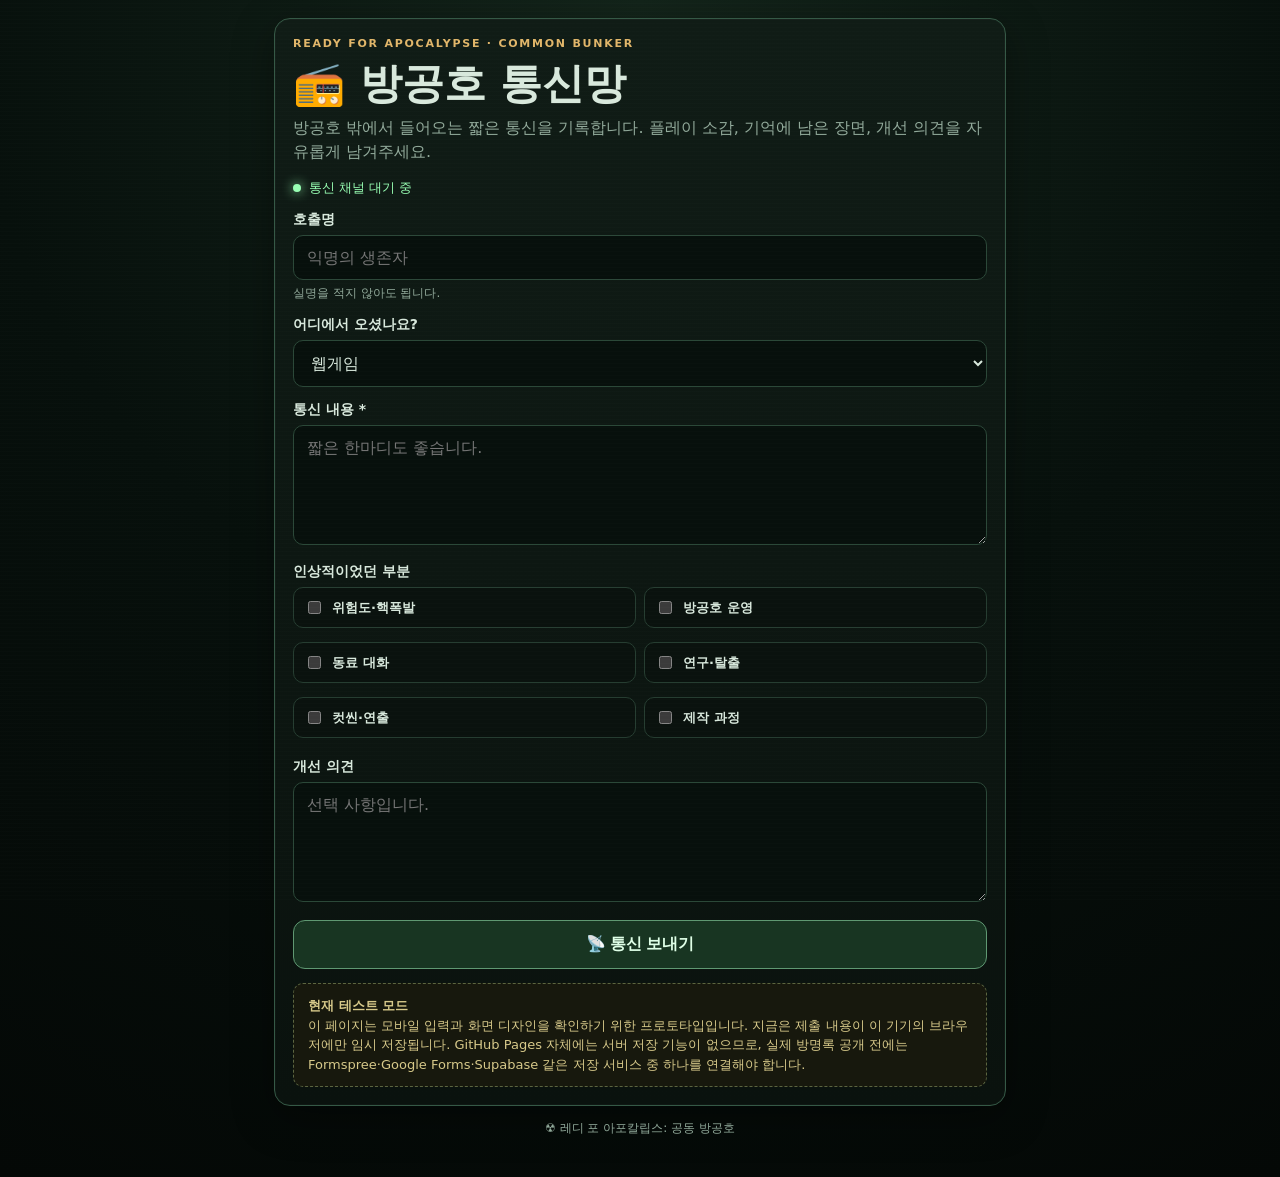
==== index.html @ 09f8da97 "Add mobile bunker guestbook prototype" ====
<!doctype html>
<html lang="ko">
<head>
<meta charset="utf-8">
<meta name="viewport" content="width=device-width,initial-scale=1,viewport-fit=cover">
<meta name="theme-color" content="#07100c">
<title>방공호 통신망</title>
<style>
:root{color-scheme:dark;--bg:#07100c;--panel:#0d1712;--line:#355946;--text:#d8e8dc;--muted:#91a99a;--crt:#98ffb3;--amber:#e1b66a}
*{box-sizing:border-box}body{margin:0;background:radial-gradient(circle at top,#13241a 0,#07100c 50%,#040806 100%);color:var(--text);font-family:system-ui,-apple-system,BlinkMacSystemFont,"Segoe UI",sans-serif;min-height:100vh}
body:before{content:"";position:fixed;inset:0;pointer-events:none;background:repeating-linear-gradient(0deg,rgba(255,255,255,.025) 0 1px,transparent 1px 4px);mix-blend-mode:screen;opacity:.25}
.shell{width:min(760px,100%);margin:auto;padding:18px 14px 40px}.panel{background:linear-gradient(180deg,#101c16,#0a120e);border:1px solid var(--line);border-radius:16px;box-shadow:0 12px 40px rgba(0,0,0,.35),inset 0 0 0 1px rgba(255,255,255,.02);padding:18px}.eyebrow{font-size:11px;letter-spacing:.16em;color:var(--amber);font-weight:700}.masthead h1{margin:.35rem 0 .25rem;font-size:clamp(28px,7vw,42px)}.lede{margin:0;color:var(--muted);line-height:1.55}.status{display:flex;gap:8px;align-items:center;margin:14px 0 0;color:var(--crt);font-size:13px}.dot{width:8px;height:8px;border-radius:50%;background:var(--crt);box-shadow:0 0 12px var(--crt)}
form{margin-top:14px}.field{margin:0 0 14px}label{display:block;margin-bottom:6px;font-weight:700;font-size:14px}.hint{font-size:12px;color:var(--muted);margin-top:5px}input,select,textarea{width:100%;border:1px solid #2b4838;border-radius:10px;background:#07100c;color:var(--text);padding:12px 13px;font:inherit;outline:none}input:focus,select:focus,textarea:focus{border-color:#5a936e;box-shadow:0 0 0 3px rgba(90,147,110,.15)}textarea{min-height:120px;resize:vertical}.chips{display:grid;grid-template-columns:1fr 1fr;gap:8px}.chip{display:flex;gap:8px;align-items:center;border:1px solid #263d31;border-radius:10px;padding:10px;background:#0a120e;font-size:13px}.chip input{width:auto}.send{width:100%;border:1px solid #5f9872;border-radius:12px;padding:13px 16px;background:#183522;color:#dfffe7;font-weight:800;font-size:16px;cursor:pointer}.send:active{transform:translateY(1px)}.notice{margin-top:14px;padding:12px 14px;border-radius:10px;border:1px dashed #5b6540;color:#d7c98a;background:#17180d;font-size:13px;line-height:1.5}.thanks{display:none;margin-top:14px;padding:14px;border:1px solid #3f7751;border-radius:10px;background:#0d2115;color:var(--crt);font-weight:700}.foot{margin-top:14px;color:var(--muted);font-size:12px;text-align:center}@media(max-width:520px){.shell{padding:10px 10px 28px}.panel{padding:15px;border-radius:13px}.chips{grid-template-columns:1fr}.masthead h1{font-size:31px}}
</style>
</head>
<body>
<main class="shell">
<section class="panel">
<header class="masthead">
<div class="eyebrow">READY FOR APOCALYPSE · COMMON BUNKER</div>
<h1>📻 방공호 통신망</h1>
<p class="lede">방공호 밖에서 들어오는 짧은 통신을 기록합니다. 플레이 소감, 기억에 남은 장면, 개선 의견을 자유롭게 남겨주세요.</p>
<div class="status"><span class="dot"></span> 통신 채널 대기 중</div>
</header>
<form id="guestbookForm">
<div class="field"><label for="callsign">호출명</label><input id="callsign" name="callsign" maxlength="30" placeholder="익명의 생존자" autocomplete="nickname"><div class="hint">실명을 적지 않아도 됩니다.</div></div>
<div class="field"><label for="route">어디에서 오셨나요?</label><select id="route" name="route"><option>웹게임</option><option>오프라인 보드게임</option><option>제작일지</option><option>발표·전시</option><option>이미지·디자인</option><option>기타</option></select></div>
<div class="field"><label for="message">통신 내용 *</label><textarea id="message" name="message" required maxlength="800" placeholder="짧은 한마디도 좋습니다."></textarea></div>
<div class="field"><label>인상적이었던 부분</label><div class="chips"><label class="chip"><input type="checkbox" name="highlight" value="위험도·핵폭발">위험도·핵폭발</label><label class="chip"><input type="checkbox" name="highlight" value="방공호 운영">방공호 운영</label><label class="chip"><input type="checkbox" name="highlight" value="동료 대화">동료 대화</label><label class="chip"><input type="checkbox" name="highlight" value="연구·탈출">연구·탈출</label><label class="chip"><input type="checkbox" name="highlight" value="컷씬·연출">컷씬·연출</label><label class="chip"><input type="checkbox" name="highlight" value="제작 과정">제작 과정</label></div></div>
<div class="field"><label for="feedback">개선 의견</label><textarea id="feedback" name="feedback" maxlength="800" placeholder="선택 사항입니다."></textarea></div>
<button class="send" type="submit">📡 통신 보내기</button>
<div class="thanks" id="thanks">통신이 기기에 저장되었습니다. 실제 공개 방명록으로 보내려면 저장 서비스 연결이 한 단계 더 필요합니다.</div>
<div class="notice"><strong>현재 테스트 모드</strong><br>이 페이지는 모바일 입력과 화면 디자인을 확인하기 위한 프로토타입입니다. 지금은 제출 내용이 이 기기의 브라우저에만 임시 저장됩니다. GitHub Pages 자체에는 서버 저장 기능이 없으므로, 실제 방명록 공개 전에는 Formspree·Google Forms·Supabase 같은 저장 서비스 중 하나를 연결해야 합니다.</div>
</form>
</section>
<div class="foot">☢ 레디 포 아포칼립스: 공동 방공호</div>
</main>
<script>
const form=document.getElementById('guestbookForm');const thanks=document.getElementById('thanks');form.addEventListener('submit',e=>{e.preventDefault();const fd=new FormData(form);const data={callsign:fd.get('callsign')||'익명의 생존자',route:fd.get('route'),message:fd.get('message'),highlights:fd.getAll('highlight'),feedback:fd.get('feedback'),createdAt:new Date().toISOString()};const old=JSON.parse(localStorage.getItem('bunker_guestbook')||'[]');old.unshift(data);localStorage.setItem('bunker_guestbook',JSON.stringify(old.slice(0,50)));thanks.style.display='block';form.reset();thanks.scrollIntoView({behavior:'smooth',block:'nearest'});});
</script>
</body>
</html>
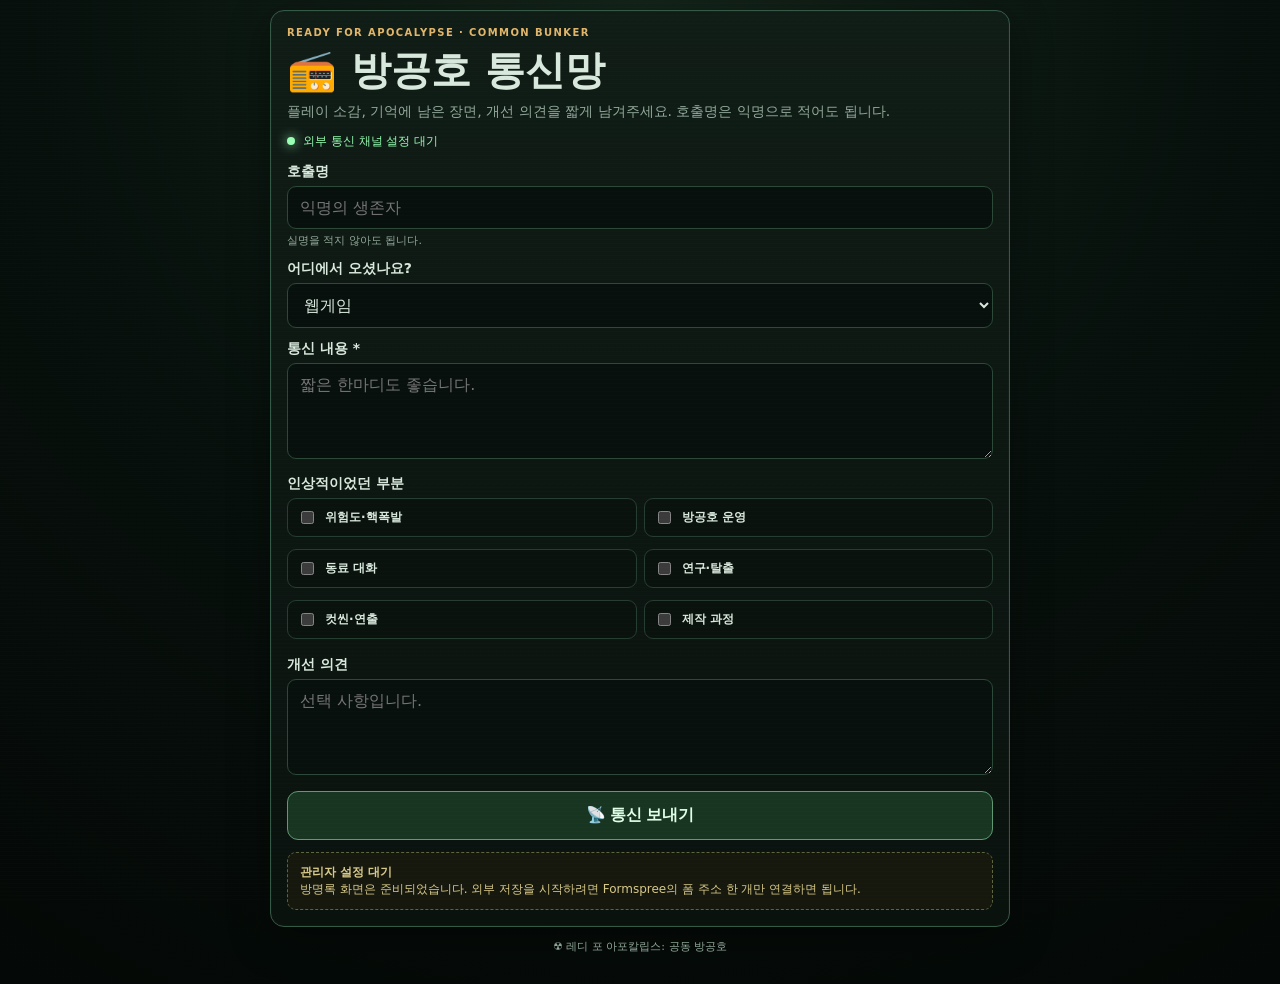
==== commit 17cf825d: "Prepare guestbook for Formspree submissions" ====
--- a/index.html
+++ b/index.html
@@ -6,11 +6,11 @@
 <meta name="theme-color" content="#07100c">
 <title>방공호 통신망</title>
 <style>
-:root{color-scheme:dark;--bg:#07100c;--panel:#0d1712;--line:#355946;--text:#d8e8dc;--muted:#91a99a;--crt:#98ffb3;--amber:#e1b66a}
+:root{color-scheme:dark;--bg:#07100c;--panel:#0d1712;--line:#355946;--text:#d8e8dc;--muted:#91a99a;--crt:#98ffb3;--amber:#e1b66a;--danger:#ff9d8f}
 *{box-sizing:border-box}body{margin:0;background:radial-gradient(circle at top,#13241a 0,#07100c 50%,#040806 100%);color:var(--text);font-family:system-ui,-apple-system,BlinkMacSystemFont,"Segoe UI",sans-serif;min-height:100vh}
 body:before{content:"";position:fixed;inset:0;pointer-events:none;background:repeating-linear-gradient(0deg,rgba(255,255,255,.025) 0 1px,transparent 1px 4px);mix-blend-mode:screen;opacity:.25}
-.shell{width:min(760px,100%);margin:auto;padding:18px 14px 40px}.panel{background:linear-gradient(180deg,#101c16,#0a120e);border:1px solid var(--line);border-radius:16px;box-shadow:0 12px 40px rgba(0,0,0,.35),inset 0 0 0 1px rgba(255,255,255,.02);padding:18px}.eyebrow{font-size:11px;letter-spacing:.16em;color:var(--amber);font-weight:700}.masthead h1{margin:.35rem 0 .25rem;font-size:clamp(28px,7vw,42px)}.lede{margin:0;color:var(--muted);line-height:1.55}.status{display:flex;gap:8px;align-items:center;margin:14px 0 0;color:var(--crt);font-size:13px}.dot{width:8px;height:8px;border-radius:50%;background:var(--crt);box-shadow:0 0 12px var(--crt)}
-form{margin-top:14px}.field{margin:0 0 14px}label{display:block;margin-bottom:6px;font-weight:700;font-size:14px}.hint{font-size:12px;color:var(--muted);margin-top:5px}input,select,textarea{width:100%;border:1px solid #2b4838;border-radius:10px;background:#07100c;color:var(--text);padding:12px 13px;font:inherit;outline:none}input:focus,select:focus,textarea:focus{border-color:#5a936e;box-shadow:0 0 0 3px rgba(90,147,110,.15)}textarea{min-height:120px;resize:vertical}.chips{display:grid;grid-template-columns:1fr 1fr;gap:8px}.chip{display:flex;gap:8px;align-items:center;border:1px solid #263d31;border-radius:10px;padding:10px;background:#0a120e;font-size:13px}.chip input{width:auto}.send{width:100%;border:1px solid #5f9872;border-radius:12px;padding:13px 16px;background:#183522;color:#dfffe7;font-weight:800;font-size:16px;cursor:pointer}.send:active{transform:translateY(1px)}.notice{margin-top:14px;padding:12px 14px;border-radius:10px;border:1px dashed #5b6540;color:#d7c98a;background:#17180d;font-size:13px;line-height:1.5}.thanks{display:none;margin-top:14px;padding:14px;border:1px solid #3f7751;border-radius:10px;background:#0d2115;color:var(--crt);font-weight:700}.foot{margin-top:14px;color:var(--muted);font-size:12px;text-align:center}@media(max-width:520px){.shell{padding:10px 10px 28px}.panel{padding:15px;border-radius:13px}.chips{grid-template-columns:1fr}.masthead h1{font-size:31px}}
+.shell{width:min(760px,100%);margin:auto;padding:10px 10px 30px}.panel{background:linear-gradient(180deg,#101c16,#0a120e);border:1px solid var(--line);border-radius:14px;box-shadow:0 12px 40px rgba(0,0,0,.35),inset 0 0 0 1px rgba(255,255,255,.02);padding:16px}.eyebrow{font-size:10px;letter-spacing:.14em;color:var(--amber);font-weight:700}.masthead h1{margin:.3rem 0 .2rem;font-size:clamp(28px,7vw,40px)}.lede{margin:0;color:var(--muted);line-height:1.48;font-size:14px}.status{display:flex;gap:8px;align-items:center;margin:11px 0 0;color:var(--crt);font-size:12px}.dot{width:8px;height:8px;border-radius:50%;background:var(--crt);box-shadow:0 0 12px var(--crt)}
+form{margin-top:13px}.field{margin:0 0 12px}label{display:block;margin-bottom:5px;font-weight:700;font-size:14px}.hint{font-size:11px;color:var(--muted);margin-top:4px}input,select,textarea{width:100%;border:1px solid #2b4838;border-radius:9px;background:#07100c;color:var(--text);padding:11px 12px;font:inherit;outline:none}input:focus,select:focus,textarea:focus{border-color:#5a936e;box-shadow:0 0 0 3px rgba(90,147,110,.15)}textarea{min-height:96px;resize:vertical}.chips{display:grid;grid-template-columns:1fr 1fr;gap:7px}.chip{display:flex;gap:8px;align-items:center;border:1px solid #263d31;border-radius:9px;padding:9px;background:#0a120e;font-size:12px}.chip input{width:auto}.send{width:100%;border:1px solid #5f9872;border-radius:11px;padding:13px 16px;background:#183522;color:#dfffe7;font-weight:800;font-size:16px;cursor:pointer}.send:disabled{opacity:.58;cursor:wait}.msg{display:none;margin-top:12px;padding:12px 13px;border-radius:9px;font-size:13px;line-height:1.45}.ok{border:1px solid #3f7751;background:#0d2115;color:var(--crt)}.err{border:1px solid #7a4a43;background:#24110e;color:var(--danger)}.setup{margin-top:12px;padding:11px 12px;border-radius:9px;border:1px dashed #5b6540;color:#d7c98a;background:#17180d;font-size:12px;line-height:1.45}.foot{margin-top:12px;color:var(--muted);font-size:11px;text-align:center}@media(max-width:520px){.chips{grid-template-columns:1fr}.masthead h1{font-size:30px}.panel{padding:14px}.shell{padding-top:8px}}
 </style>
 </head>
 <body>
@@ -19,8 +19,8 @@
 <header class="masthead">
 <div class="eyebrow">READY FOR APOCALYPSE · COMMON BUNKER</div>
 <h1>📻 방공호 통신망</h1>
-<p class="lede">방공호 밖에서 들어오는 짧은 통신을 기록합니다. 플레이 소감, 기억에 남은 장면, 개선 의견을 자유롭게 남겨주세요.</p>
-<div class="status"><span class="dot"></span> 통신 채널 대기 중</div>
+<p class="lede">플레이 소감, 기억에 남은 장면, 개선 의견을 짧게 남겨주세요. 호출명은 익명으로 적어도 됩니다.</p>
+<div class="status"><span class="dot"></span><span id="channelState">통신 채널 준비 중</span></div>
 </header>
 <form id="guestbookForm">
 <div class="field"><label for="callsign">호출명</label><input id="callsign" name="callsign" maxlength="30" placeholder="익명의 생존자" autocomplete="nickname"><div class="hint">실명을 적지 않아도 됩니다.</div></div>
@@ -28,15 +28,46 @@
 <div class="field"><label for="message">통신 내용 *</label><textarea id="message" name="message" required maxlength="800" placeholder="짧은 한마디도 좋습니다."></textarea></div>
 <div class="field"><label>인상적이었던 부분</label><div class="chips"><label class="chip"><input type="checkbox" name="highlight" value="위험도·핵폭발">위험도·핵폭발</label><label class="chip"><input type="checkbox" name="highlight" value="방공호 운영">방공호 운영</label><label class="chip"><input type="checkbox" name="highlight" value="동료 대화">동료 대화</label><label class="chip"><input type="checkbox" name="highlight" value="연구·탈출">연구·탈출</label><label class="chip"><input type="checkbox" name="highlight" value="컷씬·연출">컷씬·연출</label><label class="chip"><input type="checkbox" name="highlight" value="제작 과정">제작 과정</label></div></div>
 <div class="field"><label for="feedback">개선 의견</label><textarea id="feedback" name="feedback" maxlength="800" placeholder="선택 사항입니다."></textarea></div>
-<button class="send" type="submit">📡 통신 보내기</button>
-<div class="thanks" id="thanks">통신이 기기에 저장되었습니다. 실제 공개 방명록으로 보내려면 저장 서비스 연결이 한 단계 더 필요합니다.</div>
-<div class="notice"><strong>현재 테스트 모드</strong><br>이 페이지는 모바일 입력과 화면 디자인을 확인하기 위한 프로토타입입니다. 지금은 제출 내용이 이 기기의 브라우저에만 임시 저장됩니다. GitHub Pages 자체에는 서버 저장 기능이 없으므로, 실제 방명록 공개 전에는 Formspree·Google Forms·Supabase 같은 저장 서비스 중 하나를 연결해야 합니다.</div>
+<input type="hidden" name="source" value="Ready for Apocalypse Guestbook">
+<button class="send" id="sendButton" type="submit">📡 통신 보내기</button>
+<div class="msg ok" id="thanks">📡 통신이 정상적으로 전송되었습니다. 기록을 남겨주셔서 감사합니다.</div>
+<div class="msg err" id="errorBox">⚠ 통신 전송에 실패했습니다. 잠시 후 다시 시도해 주세요.</div>
+<div class="setup" id="setupBox"><strong>관리자 설정 대기</strong><br>방명록 화면은 준비되었습니다. 외부 저장을 시작하려면 Formspree의 폼 주소 한 개만 연결하면 됩니다.</div>
 </form>
 </section>
 <div class="foot">☢ 레디 포 아포칼립스: 공동 방공호</div>
 </main>
 <script>
-const form=document.getElementById('guestbookForm');const thanks=document.getElementById('thanks');form.addEventListener('submit',e=>{e.preventDefault();const fd=new FormData(form);const data={callsign:fd.get('callsign')||'익명의 생존자',route:fd.get('route'),message:fd.get('message'),highlights:fd.getAll('highlight'),feedback:fd.get('feedback'),createdAt:new Date().toISOString()};const old=JSON.parse(localStorage.getItem('bunker_guestbook')||'[]');old.unshift(data);localStorage.setItem('bunker_guestbook',JSON.stringify(old.slice(0,50)));thanks.style.display='block';form.reset();thanks.scrollIntoView({behavior:'smooth',block:'nearest'});});
+// Formspree에서 발급된 주소를 아래 따옴표 안에 넣으면 즉시 실제 제출 모드가 됩니다.
+// 예: https://formspree.io/f/xxxxxxxx
+const FORM_ENDPOINT = '';
+
+const form=document.getElementById('guestbookForm');
+const thanks=document.getElementById('thanks');
+const errorBox=document.getElementById('errorBox');
+const sendButton=document.getElementById('sendButton');
+const setupBox=document.getElementById('setupBox');
+const channelState=document.getElementById('channelState');
+
+if(FORM_ENDPOINT){setupBox.style.display='none';channelState.textContent='외부 통신 채널 연결됨';}
+else{channelState.textContent='외부 통신 채널 설정 대기';}
+
+form.addEventListener('submit',async e=>{
+ e.preventDefault();
+ thanks.style.display='none';errorBox.style.display='none';
+ if(!FORM_ENDPOINT){setupBox.style.display='block';setupBox.scrollIntoView({behavior:'smooth',block:'nearest'});return;}
+ const fd=new FormData(form);
+ if(!fd.get('callsign')) fd.set('callsign','익명의 생존자');
+ fd.set('highlights',fd.getAll('highlight').join(', ')||'선택 없음');
+ fd.delete('highlight');
+ sendButton.disabled=true;sendButton.textContent='📡 전송 중...';
+ try{
+  const res=await fetch(FORM_ENDPOINT,{method:'POST',body:fd,headers:{Accept:'application/json'}});
+  if(!res.ok) throw new Error('submit failed');
+  form.reset();thanks.style.display='block';thanks.scrollIntoView({behavior:'smooth',block:'nearest'});
+ }catch(err){errorBox.style.display='block';errorBox.scrollIntoView({behavior:'smooth',block:'nearest'});}
+ finally{sendButton.disabled=false;sendButton.textContent='📡 통신 보내기';}
+});
 </script>
 </body>
 </html>
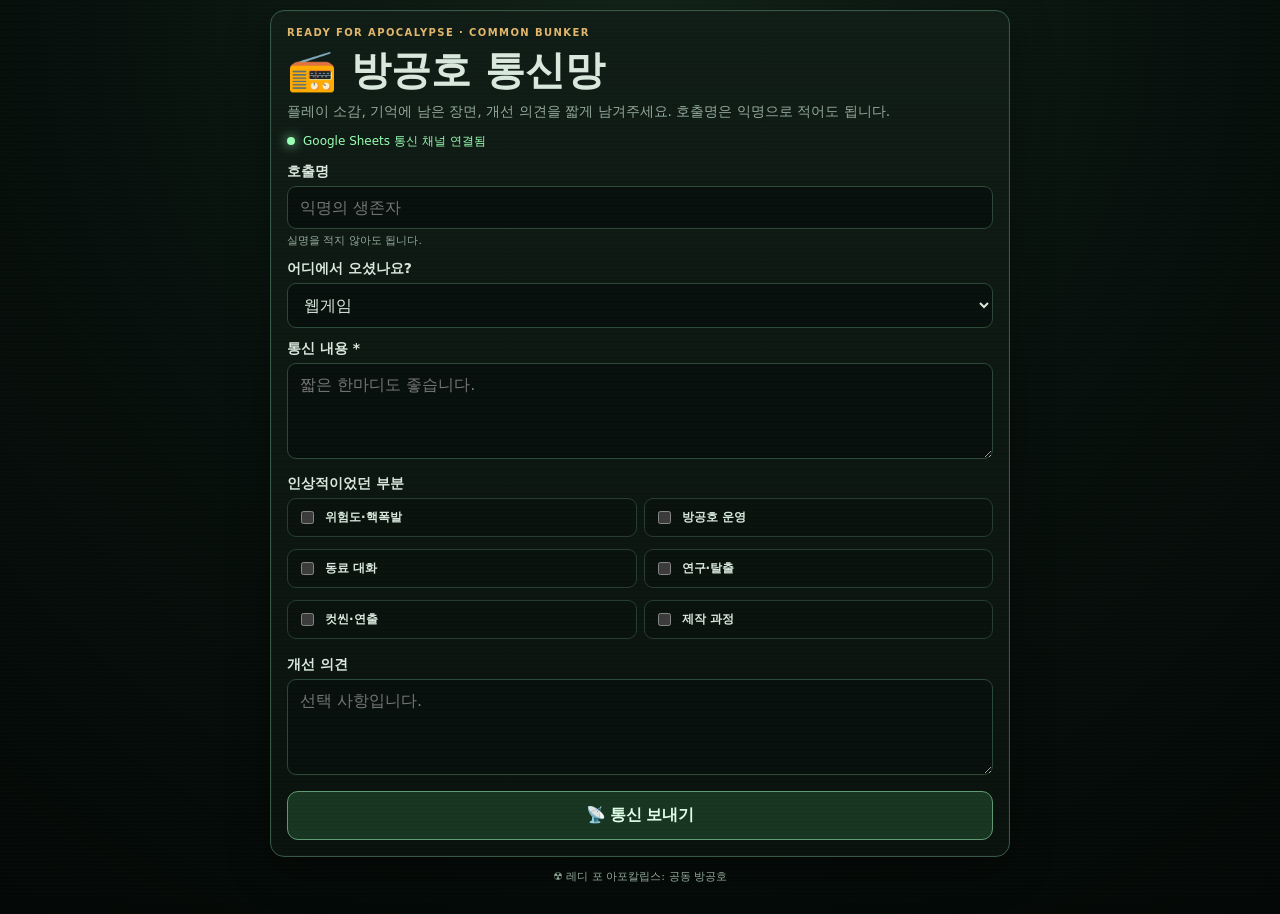
==== commit cdd4bdc3: "Connect guestbook to Google Sheets via Apps Script" ====
--- a/index.html
+++ b/index.html
@@ -10,7 +10,7 @@
 *{box-sizing:border-box}body{margin:0;background:radial-gradient(circle at top,#13241a 0,#07100c 50%,#040806 100%);color:var(--text);font-family:system-ui,-apple-system,BlinkMacSystemFont,"Segoe UI",sans-serif;min-height:100vh}
 body:before{content:"";position:fixed;inset:0;pointer-events:none;background:repeating-linear-gradient(0deg,rgba(255,255,255,.025) 0 1px,transparent 1px 4px);mix-blend-mode:screen;opacity:.25}
 .shell{width:min(760px,100%);margin:auto;padding:10px 10px 30px}.panel{background:linear-gradient(180deg,#101c16,#0a120e);border:1px solid var(--line);border-radius:14px;box-shadow:0 12px 40px rgba(0,0,0,.35),inset 0 0 0 1px rgba(255,255,255,.02);padding:16px}.eyebrow{font-size:10px;letter-spacing:.14em;color:var(--amber);font-weight:700}.masthead h1{margin:.3rem 0 .2rem;font-size:clamp(28px,7vw,40px)}.lede{margin:0;color:var(--muted);line-height:1.48;font-size:14px}.status{display:flex;gap:8px;align-items:center;margin:11px 0 0;color:var(--crt);font-size:12px}.dot{width:8px;height:8px;border-radius:50%;background:var(--crt);box-shadow:0 0 12px var(--crt)}
-form{margin-top:13px}.field{margin:0 0 12px}label{display:block;margin-bottom:5px;font-weight:700;font-size:14px}.hint{font-size:11px;color:var(--muted);margin-top:4px}input,select,textarea{width:100%;border:1px solid #2b4838;border-radius:9px;background:#07100c;color:var(--text);padding:11px 12px;font:inherit;outline:none}input:focus,select:focus,textarea:focus{border-color:#5a936e;box-shadow:0 0 0 3px rgba(90,147,110,.15)}textarea{min-height:96px;resize:vertical}.chips{display:grid;grid-template-columns:1fr 1fr;gap:7px}.chip{display:flex;gap:8px;align-items:center;border:1px solid #263d31;border-radius:9px;padding:9px;background:#0a120e;font-size:12px}.chip input{width:auto}.send{width:100%;border:1px solid #5f9872;border-radius:11px;padding:13px 16px;background:#183522;color:#dfffe7;font-weight:800;font-size:16px;cursor:pointer}.send:disabled{opacity:.58;cursor:wait}.msg{display:none;margin-top:12px;padding:12px 13px;border-radius:9px;font-size:13px;line-height:1.45}.ok{border:1px solid #3f7751;background:#0d2115;color:var(--crt)}.err{border:1px solid #7a4a43;background:#24110e;color:var(--danger)}.setup{margin-top:12px;padding:11px 12px;border-radius:9px;border:1px dashed #5b6540;color:#d7c98a;background:#17180d;font-size:12px;line-height:1.45}.foot{margin-top:12px;color:var(--muted);font-size:11px;text-align:center}@media(max-width:520px){.chips{grid-template-columns:1fr}.masthead h1{font-size:30px}.panel{padding:14px}.shell{padding-top:8px}}
+form{margin-top:13px}.field{margin:0 0 12px}label{display:block;margin-bottom:5px;font-weight:700;font-size:14px}.hint{font-size:11px;color:var(--muted);margin-top:4px}input,select,textarea{width:100%;border:1px solid #2b4838;border-radius:9px;background:#07100c;color:var(--text);padding:11px 12px;font:inherit;outline:none}input:focus,select:focus,textarea:focus{border-color:#5a936e;box-shadow:0 0 0 3px rgba(90,147,110,.15)}textarea{min-height:96px;resize:vertical}.chips{display:grid;grid-template-columns:1fr 1fr;gap:7px}.chip{display:flex;gap:8px;align-items:center;border:1px solid #263d31;border-radius:9px;padding:9px;background:#0a120e;font-size:12px}.chip input{width:auto}.send{width:100%;border:1px solid #5f9872;border-radius:11px;padding:13px 16px;background:#183522;color:#dfffe7;font-weight:800;font-size:16px;cursor:pointer}.send:disabled{opacity:.58;cursor:wait}.msg{display:none;margin-top:12px;padding:12px 13px;border-radius:9px;font-size:13px;line-height:1.45}.ok{border:1px solid #3f7751;background:#0d2115;color:var(--crt)}.err{border:1px solid #7a4a43;background:#24110e;color:var(--danger)}.foot{margin-top:12px;color:var(--muted);font-size:11px;text-align:center}@media(max-width:520px){.chips{grid-template-columns:1fr}.masthead h1{font-size:30px}.panel{padding:14px}.shell{padding-top:8px}}
 </style>
 </head>
 <body>
@@ -20,53 +20,63 @@
 <div class="eyebrow">READY FOR APOCALYPSE · COMMON BUNKER</div>
 <h1>📻 방공호 통신망</h1>
 <p class="lede">플레이 소감, 기억에 남은 장면, 개선 의견을 짧게 남겨주세요. 호출명은 익명으로 적어도 됩니다.</p>
-<div class="status"><span class="dot"></span><span id="channelState">통신 채널 준비 중</span></div>
+<div class="status"><span class="dot"></span><span id="channelState">Google Sheets 통신 채널 연결됨</span></div>
 </header>
-<form id="guestbookForm">
+<form id="guestbookForm" method="POST" target="submitFrame" action="https://script.google.com/macros/s/AKfycbyl-6KY-0UAutPh0u-C5XYCtboYzyiEUWrfmbyXUGJ_nWSnoZ7ADt8r7Fo76GeBItfUBw/exec">
 <div class="field"><label for="callsign">호출명</label><input id="callsign" name="callsign" maxlength="30" placeholder="익명의 생존자" autocomplete="nickname"><div class="hint">실명을 적지 않아도 됩니다.</div></div>
 <div class="field"><label for="route">어디에서 오셨나요?</label><select id="route" name="route"><option>웹게임</option><option>오프라인 보드게임</option><option>제작일지</option><option>발표·전시</option><option>이미지·디자인</option><option>기타</option></select></div>
 <div class="field"><label for="message">통신 내용 *</label><textarea id="message" name="message" required maxlength="800" placeholder="짧은 한마디도 좋습니다."></textarea></div>
 <div class="field"><label>인상적이었던 부분</label><div class="chips"><label class="chip"><input type="checkbox" name="highlight" value="위험도·핵폭발">위험도·핵폭발</label><label class="chip"><input type="checkbox" name="highlight" value="방공호 운영">방공호 운영</label><label class="chip"><input type="checkbox" name="highlight" value="동료 대화">동료 대화</label><label class="chip"><input type="checkbox" name="highlight" value="연구·탈출">연구·탈출</label><label class="chip"><input type="checkbox" name="highlight" value="컷씬·연출">컷씬·연출</label><label class="chip"><input type="checkbox" name="highlight" value="제작 과정">제작 과정</label></div></div>
 <div class="field"><label for="feedback">개선 의견</label><textarea id="feedback" name="feedback" maxlength="800" placeholder="선택 사항입니다."></textarea></div>
-<input type="hidden" name="source" value="Ready for Apocalypse Guestbook">
+<input type="hidden" id="highlights" name="highlights" value="선택 없음">
+<input type="hidden" name="source" value="GitHub Pages">
+<input type="text" name="website" tabindex="-1" autocomplete="off" style="position:absolute;left:-9999px;opacity:0" aria-hidden="true">
 <button class="send" id="sendButton" type="submit">📡 통신 보내기</button>
-<div class="msg ok" id="thanks">📡 통신이 정상적으로 전송되었습니다. 기록을 남겨주셔서 감사합니다.</div>
-<div class="msg err" id="errorBox">⚠ 통신 전송에 실패했습니다. 잠시 후 다시 시도해 주세요.</div>
-<div class="setup" id="setupBox"><strong>관리자 설정 대기</strong><br>방명록 화면은 준비되었습니다. 외부 저장을 시작하려면 Formspree의 폼 주소 한 개만 연결하면 됩니다.</div>
+<div class="msg ok" id="thanks">📡 통신이 전송되었습니다. 기록을 남겨주셔서 감사합니다.</div>
+<div class="msg err" id="errorBox">⚠ 통신 내용을 입력해 주세요.</div>
 </form>
+<iframe name="submitFrame" id="submitFrame" title="방명록 전송" style="display:none"></iframe>
 </section>
 <div class="foot">☢ 레디 포 아포칼립스: 공동 방공호</div>
 </main>
 <script>
-// Formspree에서 발급된 주소를 아래 따옴표 안에 넣으면 즉시 실제 제출 모드가 됩니다.
-// 예: https://formspree.io/f/xxxxxxxx
-const FORM_ENDPOINT = '';
-
 const form=document.getElementById('guestbookForm');
+const callsign=document.getElementById('callsign');
+const message=document.getElementById('message');
+const highlights=document.getElementById('highlights');
 const thanks=document.getElementById('thanks');
 const errorBox=document.getElementById('errorBox');
 const sendButton=document.getElementById('sendButton');
-const setupBox=document.getElementById('setupBox');
-const channelState=document.getElementById('channelState');
 
-if(FORM_ENDPOINT){setupBox.style.display='none';channelState.textContent='외부 통신 채널 연결됨';}
-else{channelState.textContent='외부 통신 채널 설정 대기';}
+form.addEventListener('submit',e=>{
+  e.preventDefault();
+  thanks.style.display='none';
+  errorBox.style.display='none';
 
-form.addEventListener('submit',async e=>{
- e.preventDefault();
- thanks.style.display='none';errorBox.style.display='none';
- if(!FORM_ENDPOINT){setupBox.style.display='block';setupBox.scrollIntoView({behavior:'smooth',block:'nearest'});return;}
- const fd=new FormData(form);
- if(!fd.get('callsign')) fd.set('callsign','익명의 생존자');
- fd.set('highlights',fd.getAll('highlight').join(', ')||'선택 없음');
- fd.delete('highlight');
- sendButton.disabled=true;sendButton.textContent='📡 전송 중...';
- try{
-  const res=await fetch(FORM_ENDPOINT,{method:'POST',body:fd,headers:{Accept:'application/json'}});
-  if(!res.ok) throw new Error('submit failed');
-  form.reset();thanks.style.display='block';thanks.scrollIntoView({behavior:'smooth',block:'nearest'});
- }catch(err){errorBox.style.display='block';errorBox.scrollIntoView({behavior:'smooth',block:'nearest'});}
- finally{sendButton.disabled=false;sendButton.textContent='📡 통신 보내기';}
+  if(!message.value.trim()){
+    errorBox.style.display='block';
+    message.focus();
+    return;
+  }
+
+  if(!callsign.value.trim()) callsign.value='익명의 생존자';
+
+  const selected=[...form.querySelectorAll('input[name="highlight"]:checked')].map(el=>el.value);
+  highlights.value=selected.join(', ')||'선택 없음';
+
+  sendButton.disabled=true;
+  sendButton.textContent='📡 전송 중...';
+
+  form.submit();
+
+  setTimeout(()=>{
+    form.reset();
+    highlights.value='선택 없음';
+    thanks.style.display='block';
+    sendButton.disabled=false;
+    sendButton.textContent='📡 통신 보내기';
+    thanks.scrollIntoView({behavior:'smooth',block:'nearest'});
+  },700);
 });
 </script>
 </body>
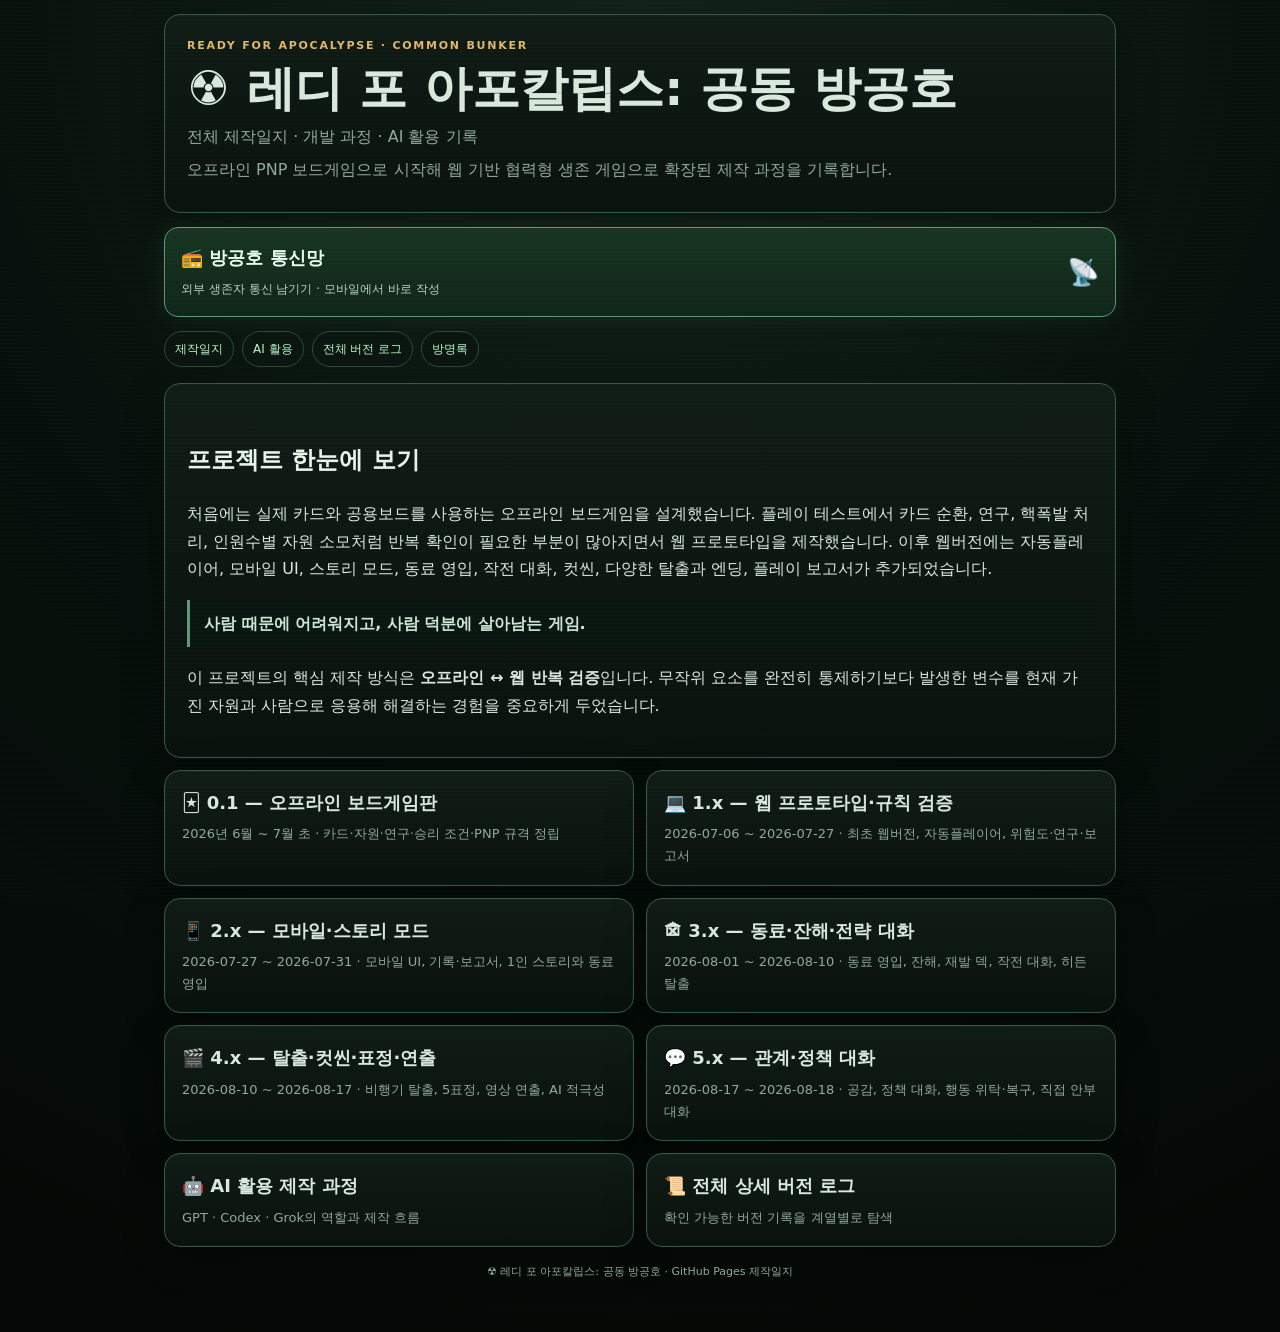
==== commit 3a5dd404: "Turn home page into production journal with guestbook at top" ====
--- a/index.html
+++ b/index.html
@@ -1,83 +1,16 @@
 <!doctype html>
-<html lang="ko">
-<head>
-<meta charset="utf-8">
-<meta name="viewport" content="width=device-width,initial-scale=1,viewport-fit=cover">
-<meta name="theme-color" content="#07100c">
-<title>방공호 통신망</title>
-<style>
-:root{color-scheme:dark;--bg:#07100c;--panel:#0d1712;--line:#355946;--text:#d8e8dc;--muted:#91a99a;--crt:#98ffb3;--amber:#e1b66a;--danger:#ff9d8f}
-*{box-sizing:border-box}body{margin:0;background:radial-gradient(circle at top,#13241a 0,#07100c 50%,#040806 100%);color:var(--text);font-family:system-ui,-apple-system,BlinkMacSystemFont,"Segoe UI",sans-serif;min-height:100vh}
-body:before{content:"";position:fixed;inset:0;pointer-events:none;background:repeating-linear-gradient(0deg,rgba(255,255,255,.025) 0 1px,transparent 1px 4px);mix-blend-mode:screen;opacity:.25}
-.shell{width:min(760px,100%);margin:auto;padding:10px 10px 30px}.panel{background:linear-gradient(180deg,#101c16,#0a120e);border:1px solid var(--line);border-radius:14px;box-shadow:0 12px 40px rgba(0,0,0,.35),inset 0 0 0 1px rgba(255,255,255,.02);padding:16px}.eyebrow{font-size:10px;letter-spacing:.14em;color:var(--amber);font-weight:700}.masthead h1{margin:.3rem 0 .2rem;font-size:clamp(28px,7vw,40px)}.lede{margin:0;color:var(--muted);line-height:1.48;font-size:14px}.status{display:flex;gap:8px;align-items:center;margin:11px 0 0;color:var(--crt);font-size:12px}.dot{width:8px;height:8px;border-radius:50%;background:var(--crt);box-shadow:0 0 12px var(--crt)}
-form{margin-top:13px}.field{margin:0 0 12px}label{display:block;margin-bottom:5px;font-weight:700;font-size:14px}.hint{font-size:11px;color:var(--muted);margin-top:4px}input,select,textarea{width:100%;border:1px solid #2b4838;border-radius:9px;background:#07100c;color:var(--text);padding:11px 12px;font:inherit;outline:none}input:focus,select:focus,textarea:focus{border-color:#5a936e;box-shadow:0 0 0 3px rgba(90,147,110,.15)}textarea{min-height:96px;resize:vertical}.chips{display:grid;grid-template-columns:1fr 1fr;gap:7px}.chip{display:flex;gap:8px;align-items:center;border:1px solid #263d31;border-radius:9px;padding:9px;background:#0a120e;font-size:12px}.chip input{width:auto}.send{width:100%;border:1px solid #5f9872;border-radius:11px;padding:13px 16px;background:#183522;color:#dfffe7;font-weight:800;font-size:16px;cursor:pointer}.send:disabled{opacity:.58;cursor:wait}.msg{display:none;margin-top:12px;padding:12px 13px;border-radius:9px;font-size:13px;line-height:1.45}.ok{border:1px solid #3f7751;background:#0d2115;color:var(--crt)}.err{border:1px solid #7a4a43;background:#24110e;color:var(--danger)}.foot{margin-top:12px;color:var(--muted);font-size:11px;text-align:center}@media(max-width:520px){.chips{grid-template-columns:1fr}.masthead h1{font-size:30px}.panel{padding:14px}.shell{padding-top:8px}}
-</style>
-</head>
-<body>
-<main class="shell">
-<section class="panel">
-<header class="masthead">
-<div class="eyebrow">READY FOR APOCALYPSE · COMMON BUNKER</div>
-<h1>📻 방공호 통신망</h1>
-<p class="lede">플레이 소감, 기억에 남은 장면, 개선 의견을 짧게 남겨주세요. 호출명은 익명으로 적어도 됩니다.</p>
-<div class="status"><span class="dot"></span><span id="channelState">Google Sheets 통신 채널 연결됨</span></div>
-</header>
-<form id="guestbookForm" method="POST" target="submitFrame" action="https://script.google.com/macros/s/AKfycbyl-6KY-0UAutPh0u-C5XYCtboYzyiEUWrfmbyXUGJ_nWSnoZ7ADt8r7Fo76GeBItfUBw/exec">
-<div class="field"><label for="callsign">호출명</label><input id="callsign" name="callsign" maxlength="30" placeholder="익명의 생존자" autocomplete="nickname"><div class="hint">실명을 적지 않아도 됩니다.</div></div>
-<div class="field"><label for="route">어디에서 오셨나요?</label><select id="route" name="route"><option>웹게임</option><option>오프라인 보드게임</option><option>제작일지</option><option>발표·전시</option><option>이미지·디자인</option><option>기타</option></select></div>
-<div class="field"><label for="message">통신 내용 *</label><textarea id="message" name="message" required maxlength="800" placeholder="짧은 한마디도 좋습니다."></textarea></div>
-<div class="field"><label>인상적이었던 부분</label><div class="chips"><label class="chip"><input type="checkbox" name="highlight" value="위험도·핵폭발">위험도·핵폭발</label><label class="chip"><input type="checkbox" name="highlight" value="방공호 운영">방공호 운영</label><label class="chip"><input type="checkbox" name="highlight" value="동료 대화">동료 대화</label><label class="chip"><input type="checkbox" name="highlight" value="연구·탈출">연구·탈출</label><label class="chip"><input type="checkbox" name="highlight" value="컷씬·연출">컷씬·연출</label><label class="chip"><input type="checkbox" name="highlight" value="제작 과정">제작 과정</label></div></div>
-<div class="field"><label for="feedback">개선 의견</label><textarea id="feedback" name="feedback" maxlength="800" placeholder="선택 사항입니다."></textarea></div>
-<input type="hidden" id="highlights" name="highlights" value="선택 없음">
-<input type="hidden" name="source" value="GitHub Pages">
-<input type="text" name="website" tabindex="-1" autocomplete="off" style="position:absolute;left:-9999px;opacity:0" aria-hidden="true">
-<button class="send" id="sendButton" type="submit">📡 통신 보내기</button>
-<div class="msg ok" id="thanks">📡 통신이 전송되었습니다. 기록을 남겨주셔서 감사합니다.</div>
-<div class="msg err" id="errorBox">⚠ 통신 내용을 입력해 주세요.</div>
-</form>
-<iframe name="submitFrame" id="submitFrame" title="방명록 전송" style="display:none"></iframe>
-</section>
-<div class="foot">☢ 레디 포 아포칼립스: 공동 방공호</div>
-</main>
-<script>
-const form=document.getElementById('guestbookForm');
-const callsign=document.getElementById('callsign');
-const message=document.getElementById('message');
-const highlights=document.getElementById('highlights');
-const thanks=document.getElementById('thanks');
-const errorBox=document.getElementById('errorBox');
-const sendButton=document.getElementById('sendButton');
-
-form.addEventListener('submit',e=>{
-  e.preventDefault();
-  thanks.style.display='none';
-  errorBox.style.display='none';
-
-  if(!message.value.trim()){
-    errorBox.style.display='block';
-    message.focus();
-    return;
-  }
-
-  if(!callsign.value.trim()) callsign.value='익명의 생존자';
-
-  const selected=[...form.querySelectorAll('input[name="highlight"]:checked')].map(el=>el.value);
-  highlights.value=selected.join(', ')||'선택 없음';
-
-  sendButton.disabled=true;
-  sendButton.textContent='📡 전송 중...';
-
-  form.submit();
-
-  setTimeout(()=>{
-    form.reset();
-    highlights.value='선택 없음';
-    thanks.style.display='block';
-    sendButton.disabled=false;
-    sendButton.textContent='📡 통신 보내기';
-    thanks.scrollIntoView({behavior:'smooth',block:'nearest'});
-  },700);
-});
-</script>
-</body>
-</html>
+<html lang="ko"><head><meta charset="utf-8"><meta name="viewport" content="width=device-width,initial-scale=1,viewport-fit=cover"><meta name="theme-color" content="#07100c"><title>레디 포 아포칼립스 — 제작일지</title><link rel="stylesheet" href="style.css"></head><body><main class="shell">
+<section class="hero"><div class="eyebrow">READY FOR APOCALYPSE · COMMON BUNKER</div><h1>☢ 레디 포 아포칼립스: 공동 방공호</h1><p>전체 제작일지 · 개발 과정 · AI 활용 기록</p><p>오프라인 PNP 보드게임으로 시작해 웹 기반 협력형 생존 게임으로 확장된 제작 과정을 기록합니다.</p></section>
+<a class="guestbook-banner" href="guestbook.html"><div><strong>📻 방공호 통신망</strong><span>외부 생존자 통신 남기기 · 모바일에서 바로 작성</span></div><div class="signal">📡</div></a>
+<nav class="toolbar"><a href="#journal">제작일지</a><a href="reader.html?doc=ai">AI 활용</a><a href="version-log.html">전체 버전 로그</a><a href="guestbook.html">방명록</a></nav>
+<section class="article"><h2>프로젝트 한눈에 보기</h2><p>처음에는 실제 카드와 공용보드를 사용하는 오프라인 보드게임을 설계했습니다. 플레이 테스트에서 카드 순환, 연구, 핵폭발 처리, 인원수별 자원 소모처럼 반복 확인이 필요한 부분이 많아지면서 웹 프로토타입을 제작했습니다. 이후 웹버전에는 자동플레이어, 모바일 UI, 스토리 모드, 동료 영입, 작전 대화, 컷씬, 다양한 탈출과 엔딩, 플레이 보고서가 추가되었습니다.</p><blockquote><strong>사람 때문에 어려워지고, 사람 덕분에 살아남는 게임.</strong></blockquote><p>이 프로젝트의 핵심 제작 방식은 <strong>오프라인 ↔ 웹 반복 검증</strong>입니다. 무작위 요소를 완전히 통제하기보다 발생한 변수를 현재 가진 자원과 사람으로 응용해 해결하는 경험을 중요하게 두었습니다.</p></section>
+<section id="journal" class="grid" style="margin-top:12px">
+<a class="card" href="reader.html?doc=offline"><h2>🃏 0.1 — 오프라인 보드게임판</h2><p>2026년 6월 ~ 7월 초 · 카드·자원·연구·승리 조건·PNP 규격 정립</p></a>
+<a class="card" href="reader.html?doc=web1"><h2>💻 1.x — 웹 프로토타입·규칙 검증</h2><p>2026-07-06 ~ 2026-07-27 · 최초 웹버전, 자동플레이어, 위험도·연구·보고서</p></a>
+<a class="card" href="reader.html?doc=web2"><h2>📱 2.x — 모바일·스토리 모드</h2><p>2026-07-27 ~ 2026-07-31 · 모바일 UI, 기록·보고서, 1인 스토리와 동료 영입</p></a>
+<a class="card" href="reader.html?doc=web3"><h2>🏚 3.x — 동료·잔해·전략 대화</h2><p>2026-08-01 ~ 2026-08-10 · 동료 영입, 잔해, 재발 덱, 작전 대화, 히든 탈출</p></a>
+<a class="card" href="reader.html?doc=web4"><h2>🎬 4.x — 탈출·컷씬·표정·연출</h2><p>2026-08-10 ~ 2026-08-17 · 비행기 탈출, 5표정, 영상 연출, AI 적극성</p></a>
+<a class="card" href="reader.html?doc=web5"><h2>💬 5.x — 관계·정책 대화</h2><p>2026-08-17 ~ 2026-08-18 · 공감, 정책 대화, 행동 위탁·복구, 직접 안부 대화</p></a>
+<a class="card" href="reader.html?doc=ai"><h2>🤖 AI 활용 제작 과정</h2><p>GPT · Codex · Grok의 역할과 제작 흐름</p></a>
+<a class="card" href="version-log.html"><h2>📜 전체 상세 버전 로그</h2><p>확인 가능한 버전 기록을 계열별로 탐색</p></a>
+</section><div class="foot">☢ 레디 포 아포칼립스: 공동 방공호 · GitHub Pages 제작일지</div></main></body></html>
--- a/style.css
+++ b/style.css
@@ -0,0 +1,2 @@
+:root{color-scheme:dark;--bg:#07100c;--panel:#0d1712;--line:#355946;--text:#d8e8dc;--muted:#91a99a;--crt:#98ffb3;--amber:#e1b66a;--link:#b7f5c7;--danger:#ff9d8f}
+*{box-sizing:border-box}html{scroll-behavior:smooth}body{margin:0;background:radial-gradient(circle at top,#13241a 0,#07100c 48%,#040806 100%);color:var(--text);font-family:system-ui,-apple-system,BlinkMacSystemFont,"Segoe UI",sans-serif;min-height:100vh;line-height:1.7}body:before{content:"";position:fixed;inset:0;pointer-events:none;background:repeating-linear-gradient(0deg,rgba(255,255,255,.022) 0 1px,transparent 1px 4px);mix-blend-mode:screen;opacity:.22}.shell{width:min(980px,100%);margin:auto;padding:14px 14px 50px}.hero,.article,.card{background:linear-gradient(180deg,#101c16,#0a120e);border:1px solid var(--line);border-radius:16px;box-shadow:0 12px 40px rgba(0,0,0,.3),inset 0 0 0 1px rgba(255,255,255,.02)}.hero{padding:22px;margin-bottom:14px}.eyebrow{font-size:11px;letter-spacing:.16em;color:var(--amber);font-weight:800}.hero h1{font-size:clamp(30px,6vw,48px);margin:.35rem 0 .25rem;line-height:1.15}.hero p{color:var(--muted);margin:.4rem 0}.guestbook-banner{display:flex;justify-content:space-between;gap:14px;align-items:center;margin:14px 0;padding:15px 16px;border:1px solid #5f9872;border-radius:14px;background:linear-gradient(180deg,#183522,#102519);color:#e7ffec;text-decoration:none;box-shadow:0 0 24px rgba(152,255,179,.08)}.guestbook-banner strong{display:block;font-size:18px}.guestbook-banner span{font-size:12px;color:#b5d8bf}.guestbook-banner .signal{font-size:26px}.toolbar{display:flex;flex-wrap:wrap;gap:8px;margin:10px 0 16px}.toolbar a{color:var(--link);text-decoration:none;border:1px solid #2d4a39;background:#0b1510;border-radius:999px;padding:7px 10px;font-size:12px}.grid{display:grid;grid-template-columns:repeat(2,minmax(0,1fr));gap:12px}.card{padding:17px;text-decoration:none;color:inherit;transition:.15s}.card:hover{transform:translateY(-1px);border-color:#5f9872}.card h2{margin:0 0 5px;font-size:18px}.card p{margin:0;color:var(--muted);font-size:13px}.article{padding:22px}.article h1{font-size:clamp(27px,5vw,38px);line-height:1.22;margin-top:0}.article h2{margin-top:2.1rem;color:#e7f4e9}.article h3{margin-top:1.55rem;color:#d7eadb}.article h4{margin-top:1.25rem}.article a{color:var(--link)}.article blockquote{margin:1.1rem 0;border-left:3px solid #5f9872;padding:10px 14px;background:#0a1710;color:#cce6d3}.article code{background:#07100c;border:1px solid #24392d;border-radius:5px;padding:.12rem .35rem}.article pre{overflow:auto;background:#050b08;border:1px solid #24392d;border-radius:10px;padding:12px}.article table{width:100%;border-collapse:collapse;display:block;overflow-x:auto}.article th,.article td{border:1px solid #294436;padding:8px 10px;text-align:left}.article hr{border:0;border-top:1px solid #294436;margin:2rem 0}.article ul,.article ol{padding-left:1.45rem}.topline{display:flex;justify-content:space-between;gap:10px;align-items:center;margin-bottom:10px}.back{color:var(--link);text-decoration:none;font-size:13px}.foot{margin-top:16px;text-align:center;color:var(--muted);font-size:11px}.note{padding:12px;border:1px dashed #526642;border-radius:10px;background:#15190e;color:#d5cf94;font-size:12px;margin-top:12px}@media(max-width:700px){.shell{padding:8px 9px 34px}.hero,.article{padding:15px}.grid{grid-template-columns:1fr}.guestbook-banner{padding:13px}.hero h1{font-size:31px}.article h1{font-size:28px}.toolbar{gap:6px}.toolbar a{padding:6px 8px}.article{overflow-wrap:anywhere}}
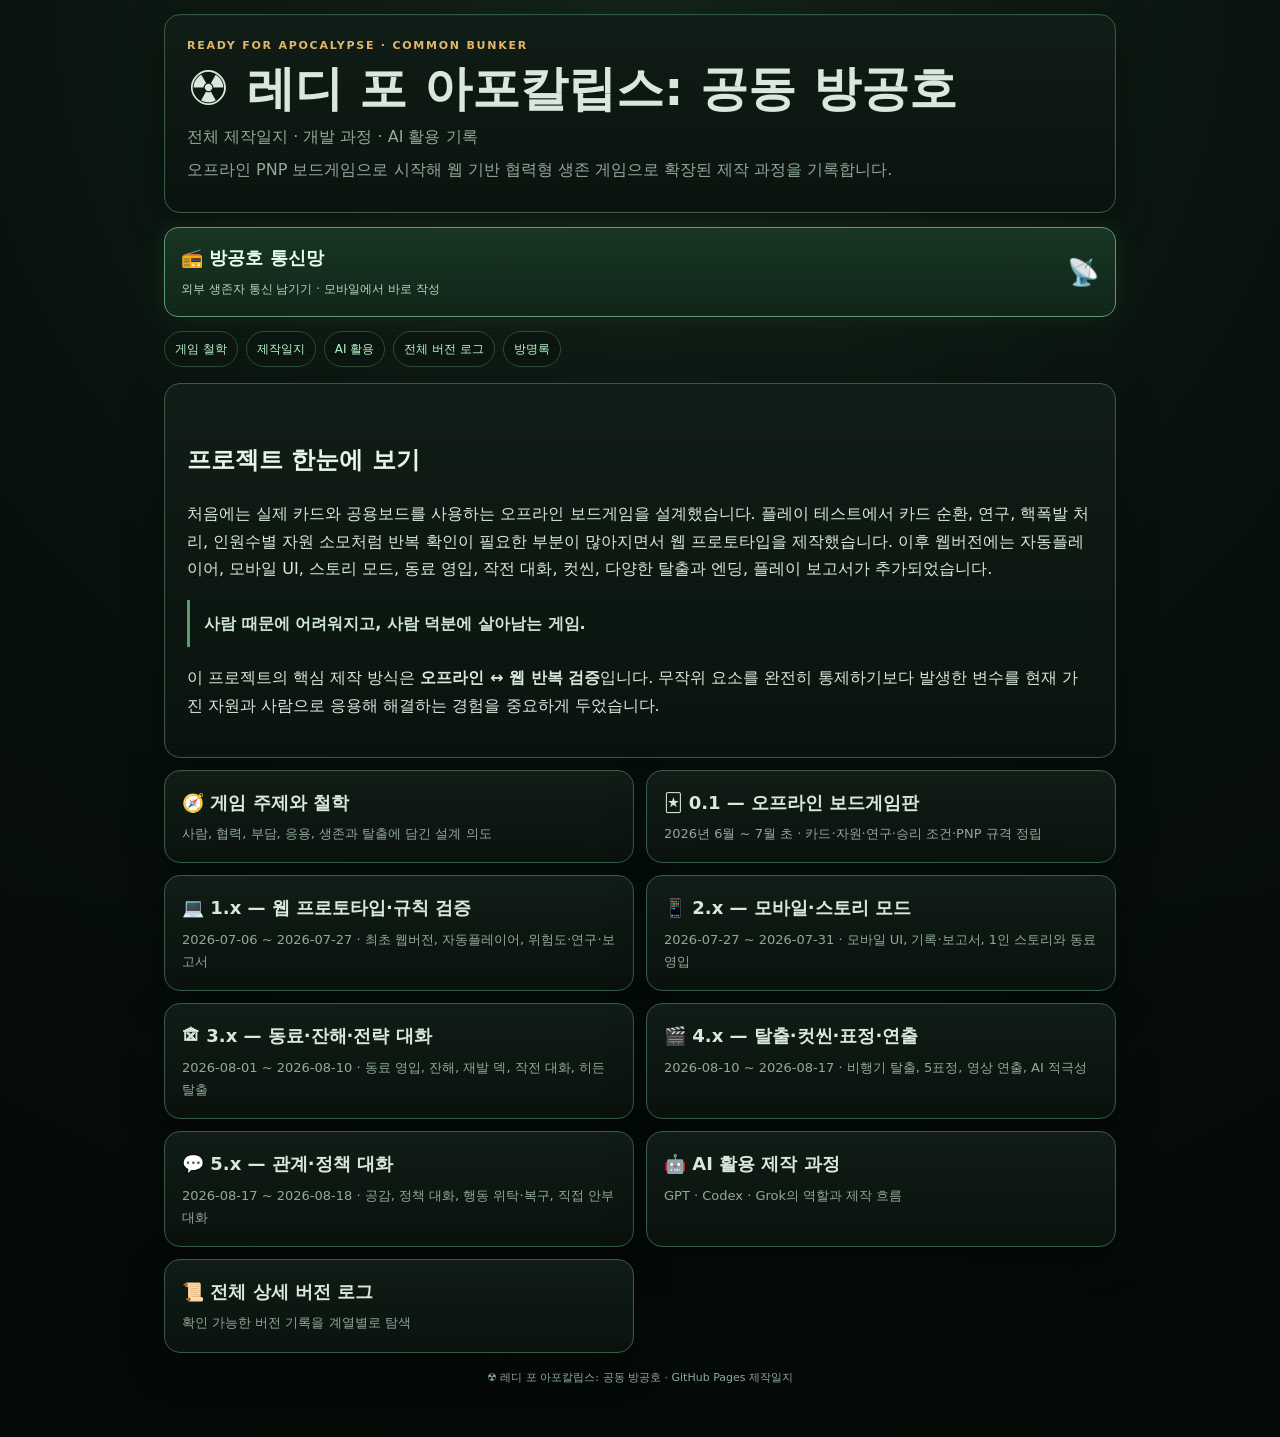
==== commit 541ceb9c: "Add game philosophy page to production journal" ====
--- a/index.html
+++ b/index.html
@@ -2,9 +2,10 @@
 <html lang="ko"><head><meta charset="utf-8"><meta name="viewport" content="width=device-width,initial-scale=1,viewport-fit=cover"><meta name="theme-color" content="#07100c"><title>레디 포 아포칼립스 — 제작일지</title><link rel="stylesheet" href="style.css"></head><body><main class="shell">
 <section class="hero"><div class="eyebrow">READY FOR APOCALYPSE · COMMON BUNKER</div><h1>☢ 레디 포 아포칼립스: 공동 방공호</h1><p>전체 제작일지 · 개발 과정 · AI 활용 기록</p><p>오프라인 PNP 보드게임으로 시작해 웹 기반 협력형 생존 게임으로 확장된 제작 과정을 기록합니다.</p></section>
 <a class="guestbook-banner" href="guestbook.html"><div><strong>📻 방공호 통신망</strong><span>외부 생존자 통신 남기기 · 모바일에서 바로 작성</span></div><div class="signal">📡</div></a>
-<nav class="toolbar"><a href="#journal">제작일지</a><a href="reader.html?doc=ai">AI 활용</a><a href="version-log.html">전체 버전 로그</a><a href="guestbook.html">방명록</a></nav>
+<nav class="toolbar"><a href="philosophy.html">게임 철학</a><a href="#journal">제작일지</a><a href="reader.html?doc=ai">AI 활용</a><a href="version-log.html">전체 버전 로그</a><a href="guestbook.html">방명록</a></nav>
 <section class="article"><h2>프로젝트 한눈에 보기</h2><p>처음에는 실제 카드와 공용보드를 사용하는 오프라인 보드게임을 설계했습니다. 플레이 테스트에서 카드 순환, 연구, 핵폭발 처리, 인원수별 자원 소모처럼 반복 확인이 필요한 부분이 많아지면서 웹 프로토타입을 제작했습니다. 이후 웹버전에는 자동플레이어, 모바일 UI, 스토리 모드, 동료 영입, 작전 대화, 컷씬, 다양한 탈출과 엔딩, 플레이 보고서가 추가되었습니다.</p><blockquote><strong>사람 때문에 어려워지고, 사람 덕분에 살아남는 게임.</strong></blockquote><p>이 프로젝트의 핵심 제작 방식은 <strong>오프라인 ↔ 웹 반복 검증</strong>입니다. 무작위 요소를 완전히 통제하기보다 발생한 변수를 현재 가진 자원과 사람으로 응용해 해결하는 경험을 중요하게 두었습니다.</p></section>
 <section id="journal" class="grid" style="margin-top:12px">
+<a class="card" href="philosophy.html"><h2>🧭 게임 주제와 철학</h2><p>사람, 협력, 부담, 응용, 생존과 탈출에 담긴 설계 의도</p></a>
 <a class="card" href="reader.html?doc=offline"><h2>🃏 0.1 — 오프라인 보드게임판</h2><p>2026년 6월 ~ 7월 초 · 카드·자원·연구·승리 조건·PNP 규격 정립</p></a>
 <a class="card" href="reader.html?doc=web1"><h2>💻 1.x — 웹 프로토타입·규칙 검증</h2><p>2026-07-06 ~ 2026-07-27 · 최초 웹버전, 자동플레이어, 위험도·연구·보고서</p></a>
 <a class="card" href="reader.html?doc=web2"><h2>📱 2.x — 모바일·스토리 모드</h2><p>2026-07-27 ~ 2026-07-31 · 모바일 UI, 기록·보고서, 1인 스토리와 동료 영입</p></a>
